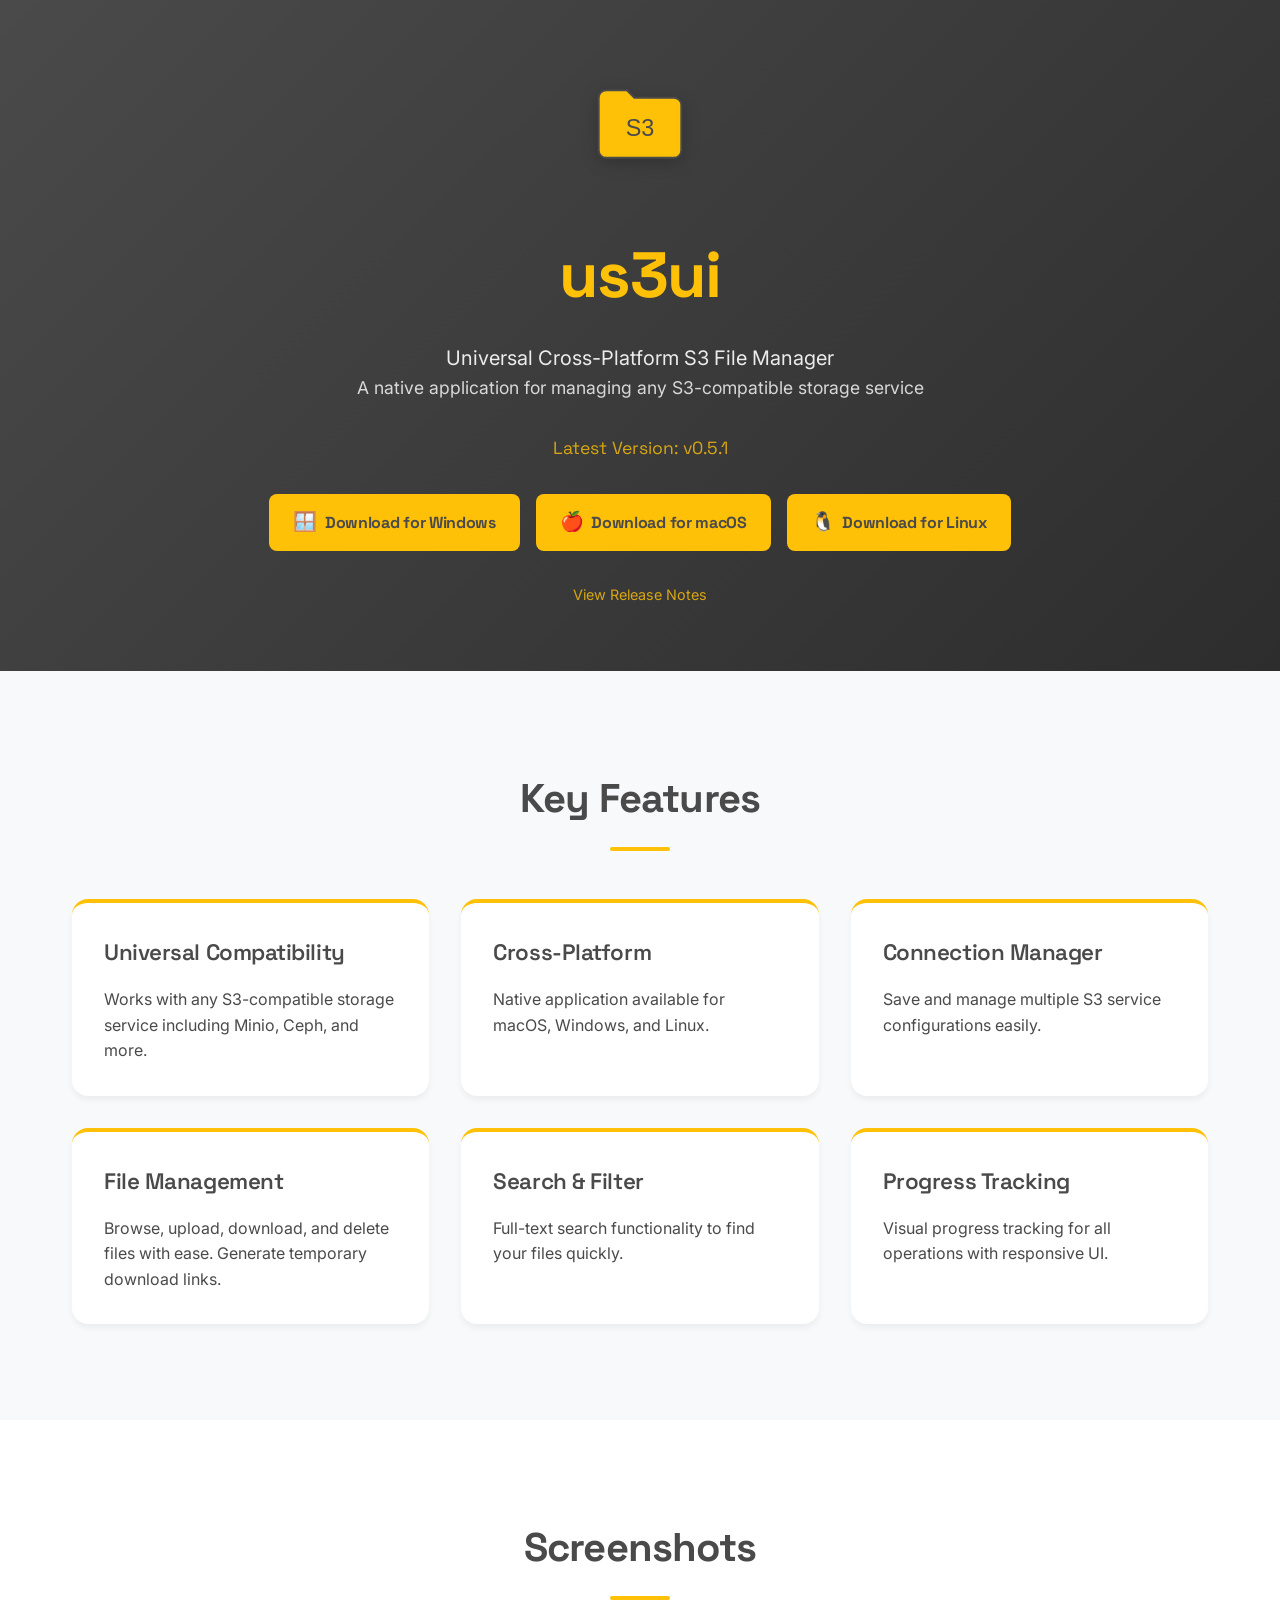
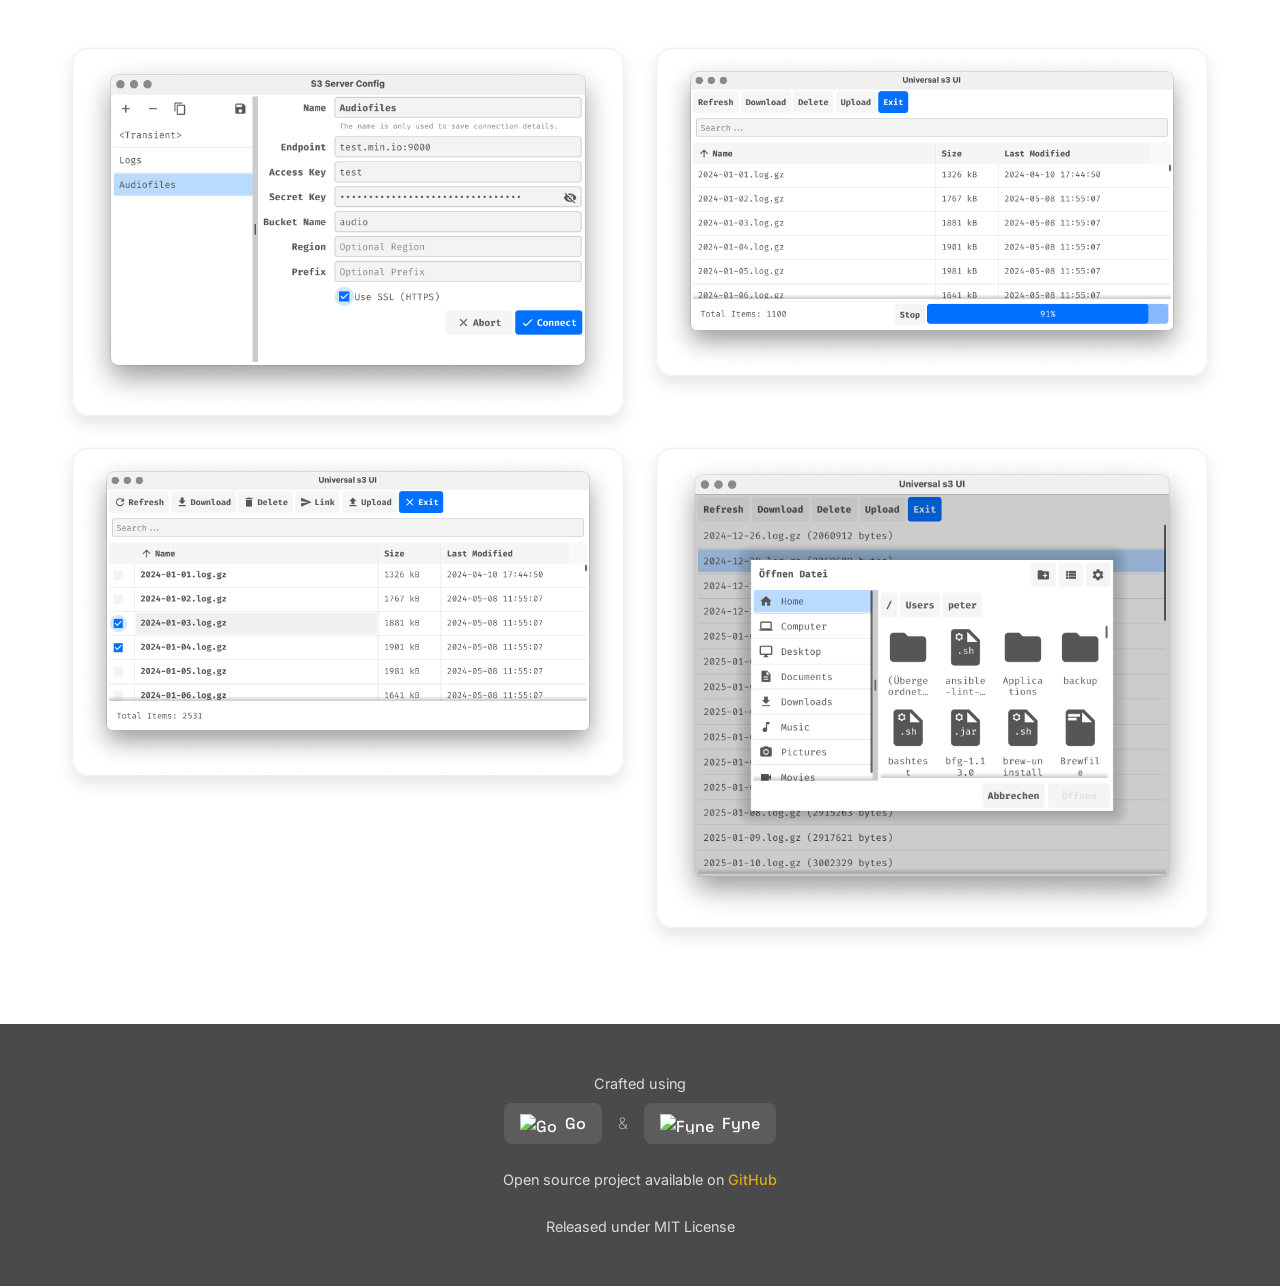
==== index.html @ fdba950d "feat: add promo page" ====
<!DOCTYPE html>
<html lang="en">
<head>
    <meta charset="UTF-8">
    <meta name="viewport" content="width=device-width, initial-scale=1.0">
    <title>us3ui - Universal S3 File Manager</title>

    <!-- Favicon setup -->
    <link rel="icon" type="image/svg+xml" href="Icon.svg">
    <link rel="icon" type="image/png" href="Icon.png">
    <link rel="apple-touch-icon" href="Icon.png">

    <!-- Social Media Meta Tags -->
    <meta property="og:title" content="us3ui - Universal S3 File Manager">
    <meta property="og:description" content="A native cross-platform GUI application for managing any S3-compatible storage service">
    <meta property="og:image" content="https://raw.githubusercontent.com/pteich/us3ui/main/screenshots/filelist.png">
    <meta property="og:url" content="https://github.com/pteich/us3ui">
    <meta property="og:type" content="website">

    <!-- Twitter Card -->
    <meta name="twitter:card" content="summary_large_image">
    <meta name="twitter:title" content="us3ui - Universal S3 File Manager">
    <meta name="twitter:description" content="A native cross-platform GUI application for managing any S3-compatible storage service">
    <meta name="twitter:image" content="https://raw.githubusercontent.com/pteich/us3ui/main/screenshots/filelist.png">

    <!-- Google Fonts -->
    <link rel="preconnect" href="https://fonts.googleapis.com">
    <link rel="preconnect" href="https://fonts.gstatic.com" crossorigin>
    <link href="https://fonts.googleapis.com/css2?family=Space+Grotesk:wght@400;500;700&family=Inter:wght@400;500;700&display=swap" rel="stylesheet">

    <style>
        :root {
            --primary: #FFC108;
            --secondary: #4A4A4A;
            --dark: #4A4A4A;
            --light: #f8f9fa;
            --primary-hover: #FFB300;
        }

        * {
            margin: 0;
            padding: 0;
            box-sizing: border-box;
        }

        body {
            font-family: 'Inter', -apple-system, BlinkMacSystemFont, 'Segoe UI', Roboto, Oxygen, sans-serif;
            line-height: 1.6;
            color: var(--dark);
        }

        h1, h2, h3, .download-btn {
            font-family: 'Space Grotesk', sans-serif;
            letter-spacing: -0.02em;
        }

        .hero {
            background: linear-gradient(135deg, var(--secondary), #2d2d2d);
            color: white;
            padding: 4rem 2rem;
            text-align: center;
        }

        .app-icon {
            width: 120px;
            height: 120px;
            margin-bottom: 2rem;
            filter: drop-shadow(0 4px 8px rgba(0,0,0,0.2));
        }

        .container {
            max-width: 1200px;
            margin: 0 auto;
            padding: 0 2rem;
        }

        .hero h1 {
            font-size: 4rem;
            margin-bottom: 1rem;
            color: var(--primary);
            font-weight: 700;
        }

        .hero p {
            font-size: 1.25rem;
            opacity: 0.9;
            max-width: 600px;
            margin: 0 auto;
        }

        .hero p:last-of-type {
            font-size: 1.1rem;
            opacity: 0.8;
        }

        .download-btn {
            display: inline-block;
            background: var(--primary);
            color: var(--secondary);
            padding: 1rem 2rem;
            border-radius: 0.5rem;
            text-decoration: none;
            font-weight: 700;
            margin-top: 2rem;
            transition: all 0.2s;
            font-size: 1.1rem;
        }

        .download-btn:hover {
            background: var(--primary-hover);
            transform: translateY(-2px);
            box-shadow: 0 4px 12px rgba(255, 193, 8, 0.2);
        }

        .features {
            padding: 6rem 0;
            background: var(--light);
        }

        .features-grid {
            display: grid;
            grid-template-columns: repeat(auto-fit, minmax(300px, 1fr));
            gap: 2rem;
            margin-top: 3rem;
        }

        .feature-card {
            background: white;
            padding: 2rem;
            border-radius: 1rem;
            box-shadow: 0 4px 6px rgba(0, 0, 0, 0.05);
            border-top: 4px solid var(--primary);
            transition: transform 0.2s;
        }

        .feature-card:hover {
            transform: translateY(-4px);
        }

        .feature-card h3 {
            color: var(--secondary);
            margin-bottom: 1rem;
            font-size: 1.4rem;
            font-weight: 600;
        }

        .screenshots {
            padding: 6rem 0;
        }

        .screenshot-grid {
            display: grid;
            grid-template-columns: repeat(auto-fit, minmax(400px, 1fr));
            gap: 2rem;
            margin-top: 3rem;
        }

        .screenshot-grid img {
            width: 100%;
            border-radius: 1rem;
            box-shadow: 0 8px 16px rgba(0, 0, 0, 0.1);
            border: 1px solid #eee;
            transition: transform 0.2s;
        }

        .screenshot-grid img:hover {
            transform: scale(1.02);
        }

        .section-title {
            text-align: center;
            margin-bottom: 1rem;
            color: var(--secondary);
            font-size: 2.5rem;
            font-weight: 700;
        }

        .section-title::after {
            content: '';
            display: block;
            width: 60px;
            height: 4px;
            background: var(--primary);
            margin: 1rem auto;
            border-radius: 2px;
        }

        footer {
            background: var(--secondary);
            color: white;
            padding: 3rem 0;
            text-align: center;
        }

        footer a {
            color: var(--primary);
            text-decoration: none;
            font-weight: 500;
        }

        footer a:hover {
            text-decoration: underline;
        }

        .download-section {
            margin-top: 2rem;
        }

        .version {
            font-family: 'Space Grotesk', sans-serif;
            color: var(--primary);
            font-size: 1.2rem;
            margin-bottom: 1rem;
        }

        .download-buttons {
            display: flex;
            gap: 1rem;
            justify-content: center;
            flex-wrap: wrap;
            margin-bottom: 1rem;
        }

        .download-btn {
            display: inline-flex;
            align-items: center;
            gap: 0.5rem;
            background: var(--primary);
            color: var(--secondary);
            padding: 0.8rem 1.5rem;
            border-radius: 0.5rem;
            text-decoration: none;
            font-weight: 700;
            transition: all 0.2s;
            font-size: 1rem;
        }

        .platform-icon {
            font-size: 1.2rem;
        }

        .download-btn:hover {
            background: var(--primary-hover);
            transform: translateY(-2px);
            box-shadow: 0 4px 12px rgba(255, 193, 8, 0.2);
        }

        .release-notes {
            display: inline-block;
            color: var(--primary);
            text-decoration: none;
            font-size: 0.9rem;
            margin-top: 1rem;
            opacity: 0.8;
            transition: opacity 0.2s;
        }

        .release-notes:hover {
            opacity: 1;
            text-decoration: underline;
        }

        footer {
            background: var(--secondary);
            color: white;
            padding: 3rem 0;
            text-align: center;
        }

        .footer-content {
            display: flex;
            flex-direction: column;
            align-items: center;
            gap: 1.5rem;
        }

        .tech-stack {
            display: flex;
            flex-direction: column;
            align-items: center;
            gap: 0.5rem;
        }

        .tech-stack p {
            font-size: 0.9rem;
            opacity: 0.8;
        }

        .tech-badges {
            display: flex;
            align-items: center;
            gap: 1rem;
        }

        .tech-badge {
            display: inline-flex;
            align-items: center;
            gap: 0.5rem;
            color: white;
            text-decoration: none;
            padding: 0.5rem 1rem;
            border-radius: 0.5rem;
            background: rgba(255, 255, 255, 0.1);
            transition: all 0.2s;
            font-family: 'Space Grotesk', sans-serif;
            font-weight: 500;
        }

        .tech-badge:hover {
            background: rgba(255, 255, 255, 0.2);
            transform: translateY(-2px);
        }

        .tech-badge img {
            filter: brightness(1.2);
        }

        .divider {
            color: rgba(255, 255, 255, 0.5);
            font-weight: 300;
        }

        .repo-info, .license {
            font-size: 0.9rem;
            opacity: 0.8;
        }

        footer a {
            color: var(--primary);
            text-decoration: none;
            font-weight: 500;
            transition: color 0.2s;
        }

        footer a:hover {
            color: var(--primary-hover);
            text-decoration: underline;
        }

        @media (max-width: 768px) {
            .hero h1 {
                font-size: 3rem;
            }

            .feature-card {
                margin: 0 1rem;
            }

            .screenshot-grid {
                grid-template-columns: 1fr;
                padding: 0 1rem;
            }

            .download-buttons {
                flex-direction: column;
                padding: 0 2rem;
            }

            .download-btn {
                width: 100%;
                justify-content: center;
            }

            .tech-badges {
                flex-direction: column;
                gap: 0.5rem;
            }

            .tech-badge {
                width: 200px;
                justify-content: center;
            }

            .divider {
                display: none;
            }
        }
    </style>
</head>
<body>
<section class="hero">
    <div class="container">
        <img src="Icon.svg" alt="us3ui logo" class="app-icon">
        <h1>us3ui</h1>
        <p>Universal Cross-Platform S3 File Manager</p>
        <p>A native application for managing any S3-compatible storage service</p>
        <div class="download-section">
            <p class="version">Latest Version: v0.5.1</p>
            <div class="download-buttons">
                <a href="https://github.com/pteich/us3ui/releases/latest/download/Universal.s3.GUI.exe.zip" class="download-btn">
                    <span class="platform-icon">🪟</span>
                    Download for Windows
                </a>
                <a href="https://github.com/pteich/us3ui/releases/latest/download/Universal.s3.GUI.macOS.zip" class="download-btn">
                    <span class="platform-icon">🍎</span>
                    Download for macOS
                </a>
                <a href="https://github.com/pteich/us3ui/releases/latest/download/Universal.s3.GUI.tar.xz" class="download-btn">
                    <span class="platform-icon">🐧</span>
                    Download for Linux
                </a>
            </div>
            <a href="https://github.com/pteich/us3ui/releases/latest" class="release-notes">
                View Release Notes
            </a>
        </div>
    </div>
</section>

    <section class="features">
        <div class="container">
            <h2 class="section-title">Key Features</h2>
            <div class="features-grid">
                <div class="feature-card">
                    <h3>Universal Compatibility</h3>
                    <p>Works with any S3-compatible storage service including Minio, Ceph, and more.</p>
                </div>
                <div class="feature-card">
                    <h3>Cross-Platform</h3>
                    <p>Native application available for macOS, Windows, and Linux.</p>
                </div>
                <div class="feature-card">
                    <h3>Connection Manager</h3>
                    <p>Save and manage multiple S3 service configurations easily.</p>
                </div>
                <div class="feature-card">
                    <h3>File Management</h3>
                    <p>Browse, upload, download, and delete files with ease. Generate temporary download links.</p>
                </div>
                <div class="feature-card">
                    <h3>Search & Filter</h3>
                    <p>Full-text search functionality to find your files quickly.</p>
                </div>
                <div class="feature-card">
                    <h3>Progress Tracking</h3>
                    <p>Visual progress tracking for all operations with responsive UI.</p>
                </div>
            </div>
        </div>
    </section>

    <section class="screenshots">
        <div class="container">
            <h2 class="section-title">Screenshots</h2>
            <div class="screenshot-grid">
                <img src="screenshots/login.png" alt="Login Screen">
                <img src="screenshots/filelist.png" alt="File List View">
                <img src="screenshots/selectfiles.png" alt="File Selection">
                <img src="screenshots/upload-file.png" alt="Upload Dialog">
            </div>
        </div>
    </section>

    <footer>
        <div class="container">
            <div class="footer-content">
                <div class="tech-stack">
                    <p>Crafted using</p>
                    <div class="tech-badges">
                        <a href="https://go.dev" class="tech-badge" target="_blank" rel="noopener noreferrer">
                            <img src="https://go.dev/images/go-logo-white.svg" alt="Go" height="20">
                            Go
                        </a>
                        <span class="divider">&amp;</span>
                        <a href="https://fyne.io" class="tech-badge" target="_blank" rel="noopener noreferrer">
                            <img src="https://fyne.io/img/transparent.png" alt="Fyne" height="20">
                            Fyne
                        </a>
                    </div>
                </div>
                <p class="repo-info">Open source project available on <a href="https://github.com/pteich/us3ui">GitHub</a></p>
                <p class="license">Released under MIT License</p>
            </div>
        </div>
    </footer>
</body>
</html>
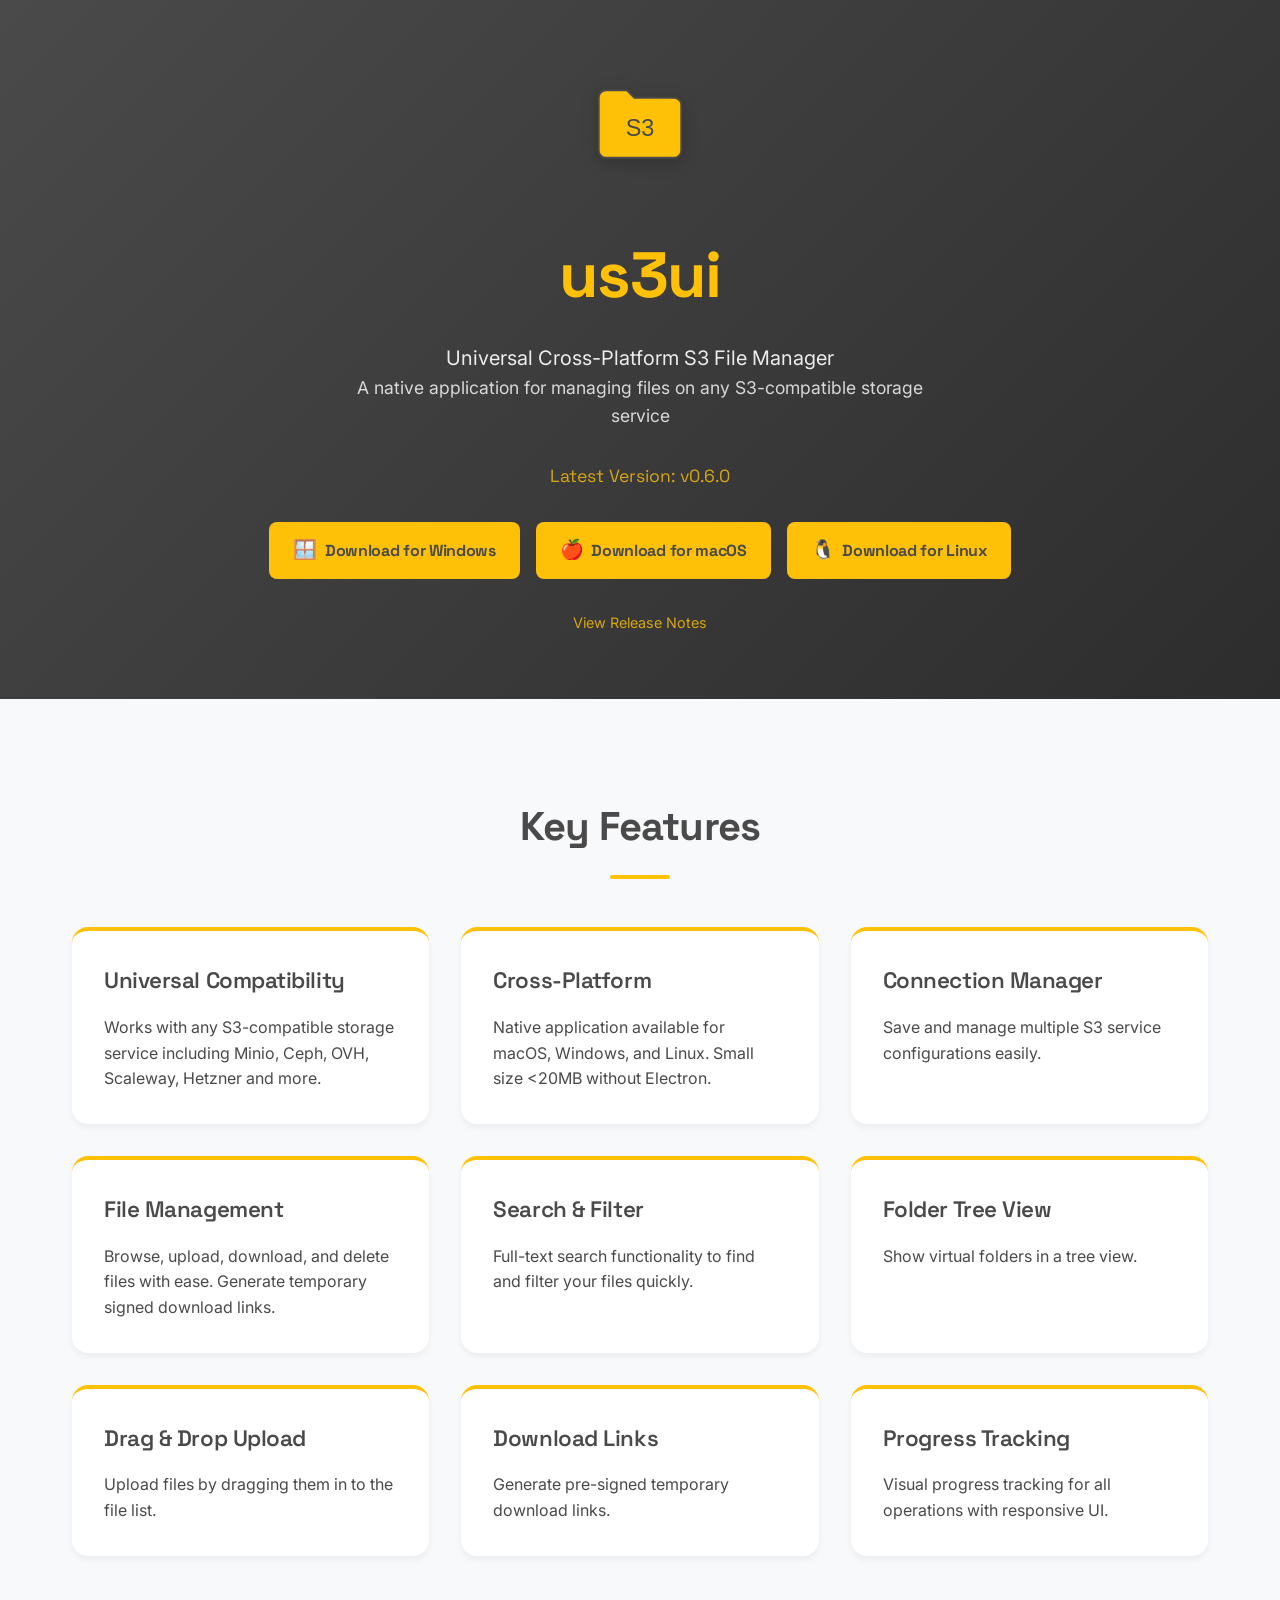
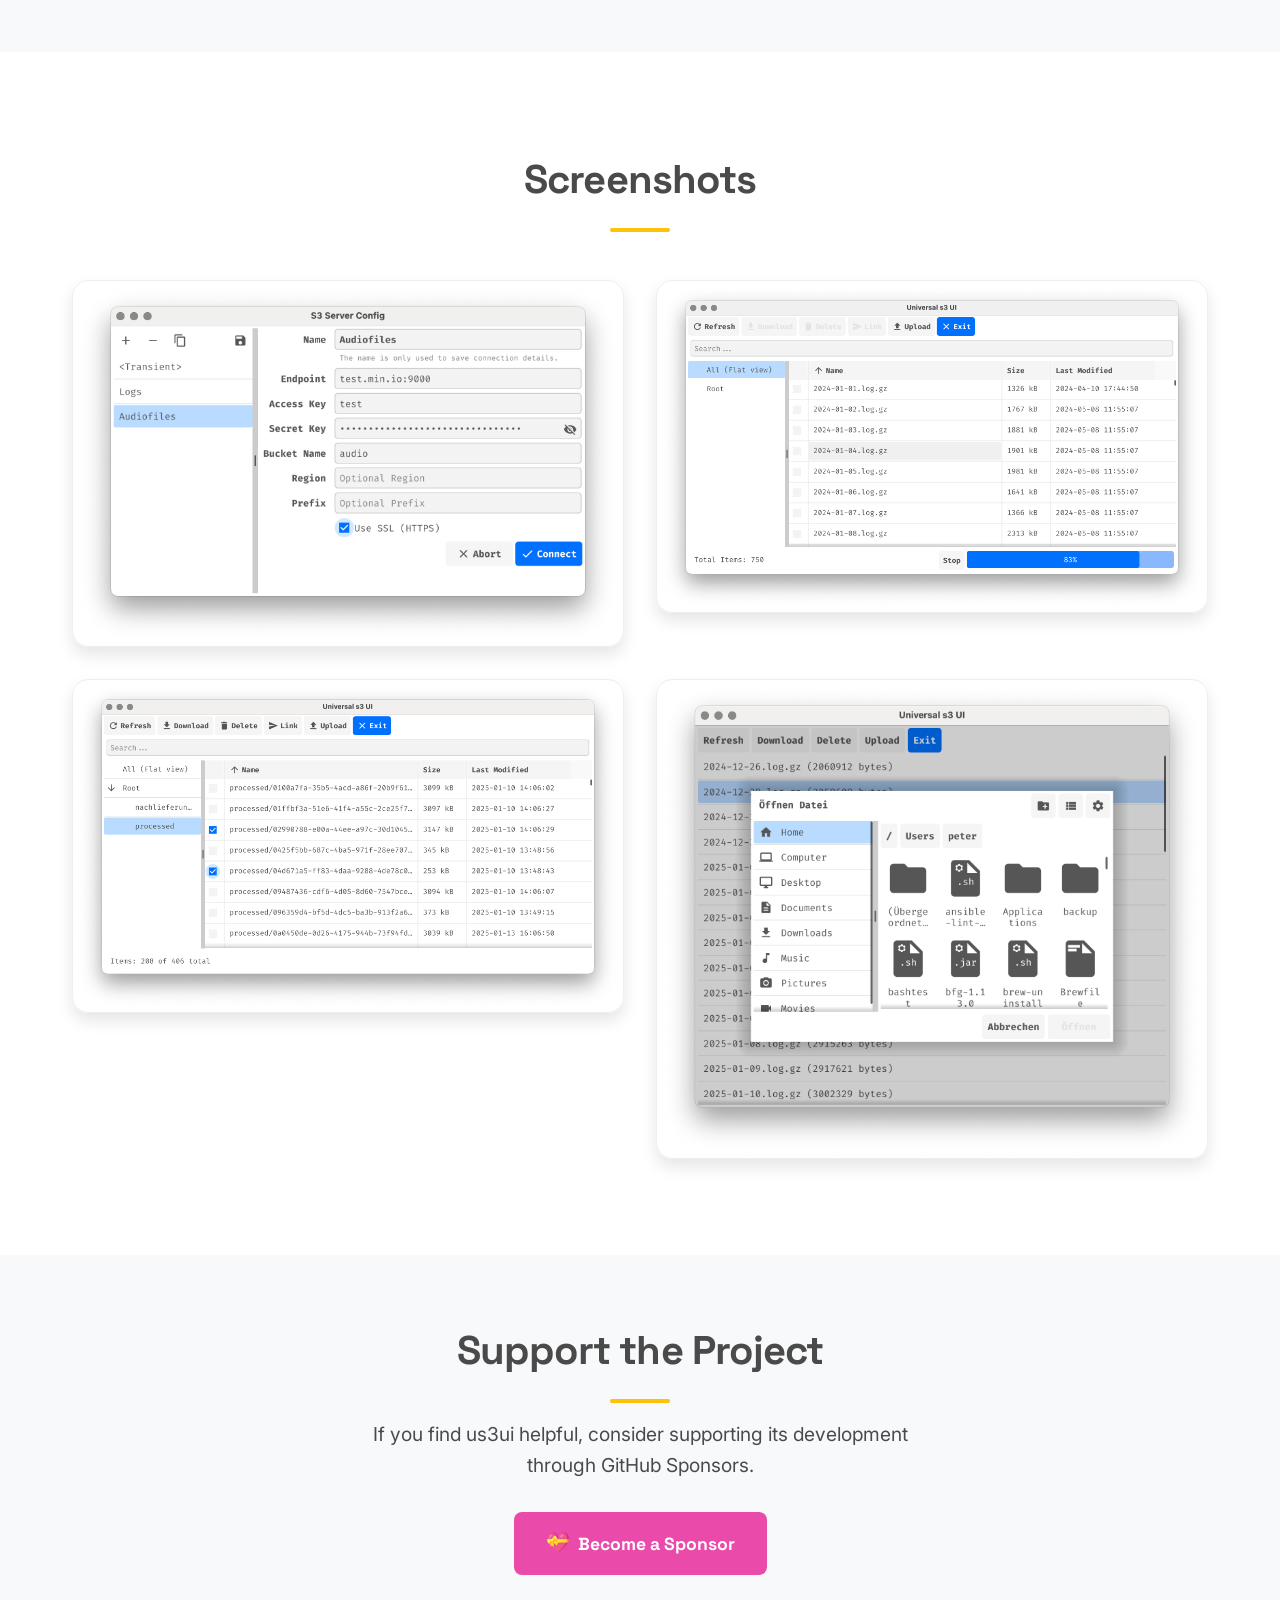
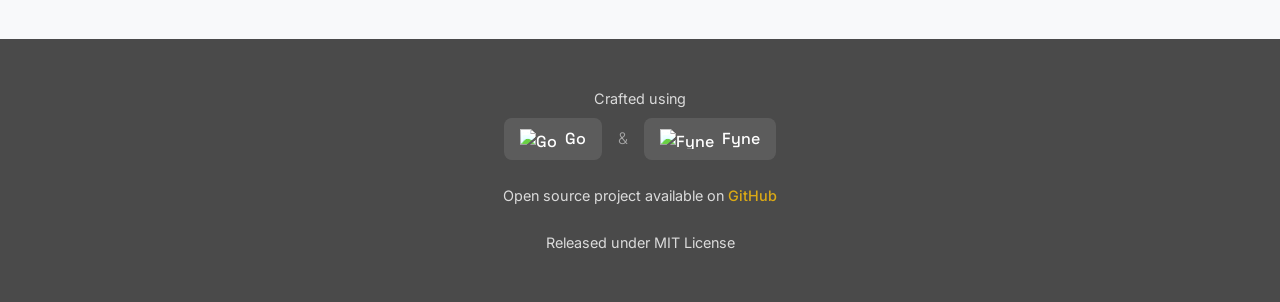
==== commit 49dfe754: "chore: update version, screenshots and website" ====
--- a/index.html
+++ b/index.html
@@ -1,477 +1,646 @@
-<!DOCTYPE html>
+<!doctype html>
 <html lang="en">
-<head>
-    <meta charset="UTF-8">
-    <meta name="viewport" content="width=device-width, initial-scale=1.0">
-    <title>us3ui - Universal S3 File Manager</title>
-
-    <!-- Favicon setup -->
-    <link rel="icon" type="image/svg+xml" href="Icon.svg">
-    <link rel="icon" type="image/png" href="Icon.png">
-    <link rel="apple-touch-icon" href="Icon.png">
-
-    <!-- Social Media Meta Tags -->
-    <meta property="og:title" content="us3ui - Universal S3 File Manager">
-    <meta property="og:description" content="A native cross-platform GUI application for managing any S3-compatible storage service">
-    <meta property="og:image" content="https://raw.githubusercontent.com/pteich/us3ui/main/screenshots/filelist.png">
-    <meta property="og:url" content="https://github.com/pteich/us3ui">
-    <meta property="og:type" content="website">
-
-    <!-- Twitter Card -->
-    <meta name="twitter:card" content="summary_large_image">
-    <meta name="twitter:title" content="us3ui - Universal S3 File Manager">
-    <meta name="twitter:description" content="A native cross-platform GUI application for managing any S3-compatible storage service">
-    <meta name="twitter:image" content="https://raw.githubusercontent.com/pteich/us3ui/main/screenshots/filelist.png">
-
-    <!-- Google Fonts -->
-    <link rel="preconnect" href="https://fonts.googleapis.com">
-    <link rel="preconnect" href="https://fonts.gstatic.com" crossorigin>
-    <link href="https://fonts.googleapis.com/css2?family=Space+Grotesk:wght@400;500;700&family=Inter:wght@400;500;700&display=swap" rel="stylesheet">
-
-    <style>
-        :root {
-            --primary: #FFC108;
-            --secondary: #4A4A4A;
-            --dark: #4A4A4A;
-            --light: #f8f9fa;
-            --primary-hover: #FFB300;
-        }
-
-        * {
-            margin: 0;
-            padding: 0;
-            box-sizing: border-box;
-        }
-
-        body {
-            font-family: 'Inter', -apple-system, BlinkMacSystemFont, 'Segoe UI', Roboto, Oxygen, sans-serif;
-            line-height: 1.6;
-            color: var(--dark);
-        }
-
-        h1, h2, h3, .download-btn {
-            font-family: 'Space Grotesk', sans-serif;
-            letter-spacing: -0.02em;
-        }
-
-        .hero {
-            background: linear-gradient(135deg, var(--secondary), #2d2d2d);
-            color: white;
-            padding: 4rem 2rem;
-            text-align: center;
-        }
-
-        .app-icon {
-            width: 120px;
-            height: 120px;
-            margin-bottom: 2rem;
-            filter: drop-shadow(0 4px 8px rgba(0,0,0,0.2));
-        }
-
-        .container {
-            max-width: 1200px;
-            margin: 0 auto;
-            padding: 0 2rem;
-        }
-
-        .hero h1 {
-            font-size: 4rem;
-            margin-bottom: 1rem;
-            color: var(--primary);
-            font-weight: 700;
-        }
-
-        .hero p {
-            font-size: 1.25rem;
-            opacity: 0.9;
-            max-width: 600px;
-            margin: 0 auto;
-        }
-
-        .hero p:last-of-type {
-            font-size: 1.1rem;
-            opacity: 0.8;
-        }
-
-        .download-btn {
-            display: inline-block;
-            background: var(--primary);
-            color: var(--secondary);
-            padding: 1rem 2rem;
-            border-radius: 0.5rem;
-            text-decoration: none;
-            font-weight: 700;
-            margin-top: 2rem;
-            transition: all 0.2s;
-            font-size: 1.1rem;
-        }
-
-        .download-btn:hover {
-            background: var(--primary-hover);
-            transform: translateY(-2px);
-            box-shadow: 0 4px 12px rgba(255, 193, 8, 0.2);
-        }
-
-        .features {
-            padding: 6rem 0;
-            background: var(--light);
-        }
-
-        .features-grid {
-            display: grid;
-            grid-template-columns: repeat(auto-fit, minmax(300px, 1fr));
-            gap: 2rem;
-            margin-top: 3rem;
-        }
-
-        .feature-card {
-            background: white;
-            padding: 2rem;
-            border-radius: 1rem;
-            box-shadow: 0 4px 6px rgba(0, 0, 0, 0.05);
-            border-top: 4px solid var(--primary);
-            transition: transform 0.2s;
-        }
-
-        .feature-card:hover {
-            transform: translateY(-4px);
-        }
-
-        .feature-card h3 {
-            color: var(--secondary);
-            margin-bottom: 1rem;
-            font-size: 1.4rem;
-            font-weight: 600;
-        }
-
-        .screenshots {
-            padding: 6rem 0;
-        }
-
-        .screenshot-grid {
-            display: grid;
-            grid-template-columns: repeat(auto-fit, minmax(400px, 1fr));
-            gap: 2rem;
-            margin-top: 3rem;
-        }
-
-        .screenshot-grid img {
-            width: 100%;
-            border-radius: 1rem;
-            box-shadow: 0 8px 16px rgba(0, 0, 0, 0.1);
-            border: 1px solid #eee;
-            transition: transform 0.2s;
-        }
-
-        .screenshot-grid img:hover {
-            transform: scale(1.02);
-        }
-
-        .section-title {
-            text-align: center;
-            margin-bottom: 1rem;
-            color: var(--secondary);
-            font-size: 2.5rem;
-            font-weight: 700;
-        }
-
-        .section-title::after {
-            content: '';
-            display: block;
-            width: 60px;
-            height: 4px;
-            background: var(--primary);
-            margin: 1rem auto;
-            border-radius: 2px;
-        }
-
-        footer {
-            background: var(--secondary);
-            color: white;
-            padding: 3rem 0;
-            text-align: center;
-        }
-
-        footer a {
-            color: var(--primary);
-            text-decoration: none;
-            font-weight: 500;
-        }
-
-        footer a:hover {
-            text-decoration: underline;
-        }
-
-        .download-section {
-            margin-top: 2rem;
-        }
-
-        .version {
-            font-family: 'Space Grotesk', sans-serif;
-            color: var(--primary);
-            font-size: 1.2rem;
-            margin-bottom: 1rem;
-        }
-
-        .download-buttons {
-            display: flex;
-            gap: 1rem;
-            justify-content: center;
-            flex-wrap: wrap;
-            margin-bottom: 1rem;
-        }
-
-        .download-btn {
-            display: inline-flex;
-            align-items: center;
-            gap: 0.5rem;
-            background: var(--primary);
-            color: var(--secondary);
-            padding: 0.8rem 1.5rem;
-            border-radius: 0.5rem;
-            text-decoration: none;
-            font-weight: 700;
-            transition: all 0.2s;
-            font-size: 1rem;
-        }
-
-        .platform-icon {
-            font-size: 1.2rem;
-        }
-
-        .download-btn:hover {
-            background: var(--primary-hover);
-            transform: translateY(-2px);
-            box-shadow: 0 4px 12px rgba(255, 193, 8, 0.2);
-        }
-
-        .release-notes {
-            display: inline-block;
-            color: var(--primary);
-            text-decoration: none;
-            font-size: 0.9rem;
-            margin-top: 1rem;
-            opacity: 0.8;
-            transition: opacity 0.2s;
-        }
-
-        .release-notes:hover {
-            opacity: 1;
-            text-decoration: underline;
-        }
-
-        footer {
-            background: var(--secondary);
-            color: white;
-            padding: 3rem 0;
-            text-align: center;
-        }
-
-        .footer-content {
-            display: flex;
-            flex-direction: column;
-            align-items: center;
-            gap: 1.5rem;
-        }
-
-        .tech-stack {
-            display: flex;
-            flex-direction: column;
-            align-items: center;
-            gap: 0.5rem;
-        }
-
-        .tech-stack p {
-            font-size: 0.9rem;
-            opacity: 0.8;
-        }
-
-        .tech-badges {
-            display: flex;
-            align-items: center;
-            gap: 1rem;
-        }
-
-        .tech-badge {
-            display: inline-flex;
-            align-items: center;
-            gap: 0.5rem;
-            color: white;
-            text-decoration: none;
-            padding: 0.5rem 1rem;
-            border-radius: 0.5rem;
-            background: rgba(255, 255, 255, 0.1);
-            transition: all 0.2s;
-            font-family: 'Space Grotesk', sans-serif;
-            font-weight: 500;
-        }
-
-        .tech-badge:hover {
-            background: rgba(255, 255, 255, 0.2);
-            transform: translateY(-2px);
-        }
-
-        .tech-badge img {
-            filter: brightness(1.2);
-        }
-
-        .divider {
-            color: rgba(255, 255, 255, 0.5);
-            font-weight: 300;
-        }
-
-        .repo-info, .license {
-            font-size: 0.9rem;
-            opacity: 0.8;
-        }
-
-        footer a {
-            color: var(--primary);
-            text-decoration: none;
-            font-weight: 500;
-            transition: color 0.2s;
-        }
-
-        footer a:hover {
-            color: var(--primary-hover);
-            text-decoration: underline;
-        }
-
-        @media (max-width: 768px) {
+    <head>
+        <meta charset="UTF-8" />
+        <meta name="viewport" content="width=device-width, initial-scale=1.0" />
+        <title>us3ui - Universal S3 Object Storage File Manager</title>
+
+        <!-- Favicon setup -->
+        <link rel="icon" type="image/svg+xml" href="Icon.svg" />
+        <link rel="icon" type="image/png" href="Icon.png" />
+        <link rel="apple-touch-icon" href="Icon.png" />
+
+        <meta property="og:title" content="us3ui - Universal S3 File Manager" />
+        <meta
+            property="og:description"
+            content="A native cross-platform GUI application for managing files on S3-compatible storage services"
+        />
+        <meta
+            property="og:image"
+            content="https://raw.githubusercontent.com/pteich/us3ui/main/Icon.png"
+        />
+        <meta property="og:url" content="https://github.com/pteich/us3ui" />
+        <meta property="og:type" content="website" />
+
+        <meta name="twitter:card" content="summary_large_image" />
+        <meta
+            name="twitter:title"
+            content="us3ui - Universal S3 File Manager"
+        />
+        <meta
+            name="twitter:description"
+            content="A native cross-platform GUI application for managing files on any S3-compatible storage service"
+        />
+        <meta
+            name="twitter:image"
+            content="https://raw.githubusercontent.com/pteich/us3ui/main/screenshots/filelist.png"
+        />
+
+        <!-- Google Fonts -->
+        <link rel="preconnect" href="https://fonts.googleapis.com" />
+        <link rel="preconnect" href="https://fonts.gstatic.com" crossorigin />
+        <link
+            href="https://fonts.googleapis.com/css2?family=Space+Grotesk:wght@400;500;700&family=Inter:wght@400;500;700&display=swap"
+            rel="stylesheet"
+        />
+
+        <style>
+            :root {
+                --primary: #ffc108;
+                --secondary: #4a4a4a;
+                --dark: #4a4a4a;
+                --light: #f8f9fa;
+                --primary-hover: #ffb300;
+            }
+
+            * {
+                margin: 0;
+                padding: 0;
+                box-sizing: border-box;
+            }
+
+            body {
+                font-family:
+                    "Inter",
+                    -apple-system,
+                    BlinkMacSystemFont,
+                    "Segoe UI",
+                    Roboto,
+                    Oxygen,
+                    sans-serif;
+                line-height: 1.6;
+                color: var(--dark);
+            }
+
+            h1,
+            h2,
+            h3,
+            .download-btn {
+                font-family: "Space Grotesk", sans-serif;
+                letter-spacing: -0.02em;
+            }
+
+            .hero {
+                background: linear-gradient(135deg, var(--secondary), #2d2d2d);
+                color: white;
+                padding: 4rem 2rem;
+                text-align: center;
+            }
+
+            .app-icon {
+                width: 120px;
+                height: 120px;
+                margin-bottom: 2rem;
+                filter: drop-shadow(0 4px 8px rgba(0, 0, 0, 0.2));
+            }
+
+            .container {
+                max-width: 1200px;
+                margin: 0 auto;
+                padding: 0 2rem;
+            }
+
             .hero h1 {
-                font-size: 3rem;
+                font-size: 4rem;
+                margin-bottom: 1rem;
+                color: var(--primary);
+                font-weight: 700;
+            }
+
+            .hero p {
+                font-size: 1.25rem;
+                opacity: 0.9;
+                max-width: 600px;
+                margin: 0 auto;
+            }
+
+            .hero p:last-of-type {
+                font-size: 1.1rem;
+                opacity: 0.8;
+            }
+
+            .download-btn {
+                display: inline-block;
+                background: var(--primary);
+                color: var(--secondary);
+                padding: 1rem 2rem;
+                border-radius: 0.5rem;
+                text-decoration: none;
+                font-weight: 700;
+                margin-top: 2rem;
+                transition: all 0.2s;
+                font-size: 1.1rem;
+            }
+
+            .download-btn:hover {
+                background: var(--primary-hover);
+                transform: translateY(-2px);
+                box-shadow: 0 4px 12px rgba(255, 193, 8, 0.2);
+            }
+
+            .features {
+                padding: 6rem 0;
+                background: var(--light);
+            }
+
+            .features-grid {
+                display: grid;
+                grid-template-columns: repeat(auto-fit, minmax(300px, 1fr));
+                gap: 2rem;
+                margin-top: 3rem;
             }
 
             .feature-card {
-                margin: 0 1rem;
+                background: white;
+                padding: 2rem;
+                border-radius: 1rem;
+                box-shadow: 0 4px 6px rgba(0, 0, 0, 0.05);
+                border-top: 4px solid var(--primary);
+                transition: transform 0.2s;
+            }
+
+            .feature-card:hover {
+                transform: translateY(-4px);
+            }
+
+            .feature-card h3 {
+                color: var(--secondary);
+                margin-bottom: 1rem;
+                font-size: 1.4rem;
+                font-weight: 600;
+            }
+
+            .screenshots {
+                padding: 6rem 0;
             }
 
             .screenshot-grid {
-                grid-template-columns: 1fr;
-                padding: 0 1rem;
+                display: grid;
+                grid-template-columns: repeat(auto-fit, minmax(400px, 1fr));
+                gap: 2rem;
+                margin-top: 3rem;
+            }
+
+            .screenshot-grid img {
+                width: 100%;
+                border-radius: 1rem;
+                box-shadow: 0 8px 16px rgba(0, 0, 0, 0.1);
+                border: 1px solid #eee;
+                transition: transform 0.2s;
+            }
+
+            .screenshot-grid img:hover {
+                transform: scale(1.02);
+            }
+
+            .section-title {
+                text-align: center;
+                margin-bottom: 1rem;
+                color: var(--secondary);
+                font-size: 2.5rem;
+                font-weight: 700;
+            }
+
+            .section-title::after {
+                content: "";
+                display: block;
+                width: 60px;
+                height: 4px;
+                background: var(--primary);
+                margin: 1rem auto;
+                border-radius: 2px;
+            }
+
+            footer {
+                background: var(--secondary);
+                color: white;
+                padding: 3rem 0;
+                text-align: center;
+            }
+
+            footer a {
+                color: var(--primary);
+                text-decoration: none;
+                font-weight: 500;
+            }
+
+            footer a:hover {
+                text-decoration: underline;
+            }
+
+            .download-section {
+                margin-top: 2rem;
+            }
+
+            .version {
+                font-family: "Space Grotesk", sans-serif;
+                color: var(--primary);
+                font-size: 1.2rem;
+                margin-bottom: 1rem;
             }
 
             .download-buttons {
+                display: flex;
+                gap: 1rem;
+                justify-content: center;
+                flex-wrap: wrap;
+                margin-bottom: 1rem;
+            }
+
+            .download-btn {
+                display: inline-flex;
+                align-items: center;
+                gap: 0.5rem;
+                background: var(--primary);
+                color: var(--secondary);
+                padding: 0.8rem 1.5rem;
+                border-radius: 0.5rem;
+                text-decoration: none;
+                font-weight: 700;
+                transition: all 0.2s;
+                font-size: 1rem;
+            }
+
+            .platform-icon {
+                font-size: 1.2rem;
+            }
+
+            .download-btn:hover {
+                background: var(--primary-hover);
+                transform: translateY(-2px);
+                box-shadow: 0 4px 12px rgba(255, 193, 8, 0.2);
+            }
+
+            .release-notes {
+                display: inline-block;
+                color: var(--primary);
+                text-decoration: none;
+                font-size: 0.9rem;
+                margin-top: 1rem;
+                opacity: 0.8;
+                transition: opacity 0.2s;
+            }
+
+            .release-notes:hover {
+                opacity: 1;
+                text-decoration: underline;
+            }
+
+            footer {
+                background: var(--secondary);
+                color: white;
+                padding: 3rem 0;
+                text-align: center;
+            }
+
+            .footer-content {
+                display: flex;
                 flex-direction: column;
-                padding: 0 2rem;
-            }
-
-            .download-btn {
-                width: 100%;
-                justify-content: center;
+                align-items: center;
+                gap: 1.5rem;
+            }
+
+            .tech-stack {
+                display: flex;
+                flex-direction: column;
+                align-items: center;
+                gap: 0.5rem;
+            }
+
+            .tech-stack p {
+                font-size: 0.9rem;
+                opacity: 0.8;
             }
 
             .tech-badges {
-                flex-direction: column;
+                display: flex;
+                align-items: center;
+                gap: 1rem;
+            }
+
+            .tech-badge {
+                display: inline-flex;
+                align-items: center;
                 gap: 0.5rem;
-            }
-
-            .tech-badge {
-                width: 200px;
-                justify-content: center;
+                color: white;
+                text-decoration: none;
+                padding: 0.5rem 1rem;
+                border-radius: 0.5rem;
+                background: rgba(255, 255, 255, 0.1);
+                transition: all 0.2s;
+                font-family: "Space Grotesk", sans-serif;
+                font-weight: 500;
+            }
+
+            .tech-badge:hover {
+                background: rgba(255, 255, 255, 0.2);
+                transform: translateY(-2px);
+            }
+
+            .tech-badge img {
+                filter: brightness(1.2);
             }
 
             .divider {
-                display: none;
-            }
-        }
-    </style>
-</head>
-<body>
-<section class="hero">
-    <div class="container">
-        <img src="Icon.svg" alt="us3ui logo" class="app-icon">
-        <h1>us3ui</h1>
-        <p>Universal Cross-Platform S3 File Manager</p>
-        <p>A native application for managing any S3-compatible storage service</p>
-        <div class="download-section">
-            <p class="version">Latest Version: v0.5.1</p>
-            <div class="download-buttons">
-                <a href="https://github.com/pteich/us3ui/releases/latest/download/Universal.s3.GUI.exe.zip" class="download-btn">
-                    <span class="platform-icon">🪟</span>
-                    Download for Windows
-                </a>
-                <a href="https://github.com/pteich/us3ui/releases/latest/download/Universal.s3.GUI.macOS.zip" class="download-btn">
-                    <span class="platform-icon">🍎</span>
-                    Download for macOS
-                </a>
-                <a href="https://github.com/pteich/us3ui/releases/latest/download/Universal.s3.GUI.tar.xz" class="download-btn">
-                    <span class="platform-icon">🐧</span>
-                    Download for Linux
-                </a>
-            </div>
-            <a href="https://github.com/pteich/us3ui/releases/latest" class="release-notes">
-                View Release Notes
-            </a>
-        </div>
-    </div>
-</section>
-
-    <section class="features">
-        <div class="container">
-            <h2 class="section-title">Key Features</h2>
-            <div class="features-grid">
-                <div class="feature-card">
-                    <h3>Universal Compatibility</h3>
-                    <p>Works with any S3-compatible storage service including Minio, Ceph, and more.</p>
-                </div>
-                <div class="feature-card">
-                    <h3>Cross-Platform</h3>
-                    <p>Native application available for macOS, Windows, and Linux.</p>
-                </div>
-                <div class="feature-card">
-                    <h3>Connection Manager</h3>
-                    <p>Save and manage multiple S3 service configurations easily.</p>
-                </div>
-                <div class="feature-card">
-                    <h3>File Management</h3>
-                    <p>Browse, upload, download, and delete files with ease. Generate temporary download links.</p>
-                </div>
-                <div class="feature-card">
-                    <h3>Search & Filter</h3>
-                    <p>Full-text search functionality to find your files quickly.</p>
-                </div>
-                <div class="feature-card">
-                    <h3>Progress Tracking</h3>
-                    <p>Visual progress tracking for all operations with responsive UI.</p>
+                color: rgba(255, 255, 255, 0.5);
+                font-weight: 300;
+            }
+
+            .repo-info,
+            .license {
+                font-size: 0.9rem;
+                opacity: 0.8;
+            }
+
+            footer a {
+                color: var(--primary);
+                text-decoration: none;
+                font-weight: 500;
+                transition: color 0.2s;
+            }
+
+            footer a:hover {
+                color: var(--primary-hover);
+                text-decoration: underline;
+            }
+
+            .sponsor {
+                padding: 4rem 0;
+                background: var(--light);
+            }
+
+            .sponsor-content {
+                text-align: center;
+                max-width: 600px;
+                margin: 0 auto;
+            }
+
+            .sponsor-content p {
+                margin-bottom: 2rem;
+                font-size: 1.2rem;
+                color: var(--secondary);
+            }
+
+            .sponsor-btn {
+                display: inline-flex;
+                align-items: center;
+                gap: 0.5rem;
+                background: #ea4aaa; /* GitHub Sponsors color */
+                color: white;
+                padding: 1rem 2rem;
+                border-radius: 0.5rem;
+                text-decoration: none;
+                font-weight: 700;
+                transition: all 0.2s;
+                font-size: 1.1rem;
+                font-family: "Space Grotesk", sans-serif;
+            }
+
+            .sponsor-btn:hover {
+                transform: translateY(-2px);
+                box-shadow: 0 4px 12px rgba(234, 74, 170, 0.2);
+                background: #d43c97;
+            }
+
+            .sponsor-icon {
+                font-size: 1.2rem;
+            }
+
+            @media (max-width: 768px) {
+                .hero h1 {
+                    font-size: 3rem;
+                }
+
+                .feature-card {
+                    margin: 0 1rem;
+                }
+
+                .screenshot-grid {
+                    grid-template-columns: 1fr;
+                    padding: 0 1rem;
+                }
+
+                .download-buttons {
+                    flex-direction: column;
+                    padding: 0 2rem;
+                }
+
+                .download-btn {
+                    width: 100%;
+                    justify-content: center;
+                }
+
+                .tech-badges {
+                    flex-direction: column;
+                    gap: 0.5rem;
+                }
+
+                .tech-badge {
+                    width: 200px;
+                    justify-content: center;
+                }
+
+                .divider {
+                    display: none;
+                }
+
+                .sponsor-content {
+                    padding: 0 2rem;
+                }
+            }
+        </style>
+    </head>
+    <body>
+        <section class="hero">
+            <div class="container">
+                <img src="Icon.svg" alt="us3ui logo" class="app-icon" />
+                <h1>us3ui</h1>
+                <p>Universal Cross-Platform S3 File Manager</p>
+                <p>
+                    A native application for managing files on any S3-compatible
+                    storage service
+                </p>
+                <div class="download-section">
+                    <p class="version">Latest Version: v0.6.0</p>
+                    <div class="download-buttons">
+                        <a
+                            href="https://github.com/pteich/us3ui/releases/latest/download/Universal.s3.GUI.Windows.exe.zip"
+                            class="download-btn"
+                        >
+                            <span class="platform-icon">🪟</span>
+                            Download for Windows
+                        </a>
+                        <a
+                            href="https://github.com/pteich/us3ui/releases/latest/download/Universal.s3.GUI.macOS.zip"
+                            class="download-btn"
+                        >
+                            <span class="platform-icon">🍎</span>
+                            Download for macOS
+                        </a>
+                        <a
+                            href="https://github.com/pteich/us3ui/releases/latest/download/Universal.s3.GUI.Linux.tar.xz"
+                            class="download-btn"
+                        >
+                            <span class="platform-icon">🐧</span>
+                            Download for Linux
+                        </a>
+                    </div>
+                    <a
+                        href="https://github.com/pteich/us3ui/releases/latest"
+                        class="release-notes"
+                    >
+                        View Release Notes
+                    </a>
                 </div>
             </div>
-        </div>
-    </section>
-
-    <section class="screenshots">
-        <div class="container">
-            <h2 class="section-title">Screenshots</h2>
-            <div class="screenshot-grid">
-                <img src="screenshots/login.png" alt="Login Screen">
-                <img src="screenshots/filelist.png" alt="File List View">
-                <img src="screenshots/selectfiles.png" alt="File Selection">
-                <img src="screenshots/upload-file.png" alt="Upload Dialog">
+        </section>
+
+        <section class="features">
+            <div class="container">
+                <h2 class="section-title">Key Features</h2>
+                <div class="features-grid">
+                    <div class="feature-card">
+                        <h3>Universal Compatibility</h3>
+                        <p>
+                            Works with any S3-compatible storage service
+                            including Minio, Ceph, OVH, Scaleway, Hetzner and
+                            more.
+                        </p>
+                    </div>
+                    <div class="feature-card">
+                        <h3>Cross-Platform</h3>
+                        <p>
+                            Native application available for macOS, Windows, and
+                            Linux. Small size <20MB without Electron.
+                        </p>
+                    </div>
+                    <div class="feature-card">
+                        <h3>Connection Manager</h3>
+                        <p>
+                            Save and manage multiple S3 service configurations
+                            easily.
+                        </p>
+                    </div>
+                    <div class="feature-card">
+                        <h3>File Management</h3>
+                        <p>
+                            Browse, upload, download, and delete files with
+                            ease. Generate temporary signed download links.
+                        </p>
+                    </div>
+                    <div class="feature-card">
+                        <h3>Search & Filter</h3>
+                        <p>
+                            Full-text search functionality to find and filter
+                            your files quickly.
+                        </p>
+                    </div>
+                    <div class="feature-card">
+                        <h3>Folder Tree View</h3>
+                        <p>Show virtual folders in a tree view.</p>
+                    </div>
+                    <div class="feature-card">
+                        <h3>Drag & Drop Upload</h3>
+                        <p>
+                            Upload files by dragging them in to the file list.
+                        </p>
+                    </div>
+                    <div class="feature-card">
+                        <h3>Download Links</h3>
+                        <p>Generate pre-signed temporary download links.</p>
+                    </div>
+                    <div class="feature-card">
+                        <h3>Progress Tracking</h3>
+                        <p>
+                            Visual progress tracking for all operations with
+                            responsive UI.
+                        </p>
+                    </div>
+                </div>
             </div>
-        </div>
-    </section>
-
-    <footer>
-        <div class="container">
-            <div class="footer-content">
-                <div class="tech-stack">
-                    <p>Crafted using</p>
-                    <div class="tech-badges">
-                        <a href="https://go.dev" class="tech-badge" target="_blank" rel="noopener noreferrer">
-                            <img src="https://go.dev/images/go-logo-white.svg" alt="Go" height="20">
-                            Go
-                        </a>
-                        <span class="divider">&amp;</span>
-                        <a href="https://fyne.io" class="tech-badge" target="_blank" rel="noopener noreferrer">
-                            <img src="https://fyne.io/img/transparent.png" alt="Fyne" height="20">
-                            Fyne
-                        </a>
-                    </div>
+        </section>
+
+        <section class="screenshots">
+            <div class="container">
+                <h2 class="section-title">Screenshots</h2>
+                <div class="screenshot-grid">
+                    <img src="screenshots/login.png" alt="Login Screen" />
+                    <img src="screenshots/filelist.png" alt="File List View" />
+                    <img
+                        src="screenshots/selectfiles.png"
+                        alt="File Selection"
+                    />
+                    <img
+                        src="screenshots/upload-file.png"
+                        alt="Upload Dialog"
+                    />
                 </div>
-                <p class="repo-info">Open source project available on <a href="https://github.com/pteich/us3ui">GitHub</a></p>
-                <p class="license">Released under MIT License</p>
             </div>
-        </div>
-    </footer>
-</body>
-</html>+        </section>
+
+        <section class="sponsor">
+            <div class="container">
+                <h2 class="section-title">Support the Project</h2>
+                <div class="sponsor-content">
+                    <p>
+                        If you find us3ui helpful, consider supporting its
+                        development through GitHub Sponsors.
+                    </p>
+                    <a
+                        href="https://github.com/sponsors/pteich"
+                        class="sponsor-btn"
+                        target="_blank"
+                        rel="noopener noreferrer"
+                    >
+                        <span class="sponsor-icon">💝</span>
+                        Become a Sponsor
+                    </a>
+                </div>
+            </div>
+        </section>
+
+        <footer>
+            <div class="container">
+                <div class="footer-content">
+                    <div class="tech-stack">
+                        <p>Crafted using</p>
+                        <div class="tech-badges">
+                            <a
+                                href="https://go.dev"
+                                class="tech-badge"
+                                target="_blank"
+                                rel="noopener noreferrer"
+                            >
+                                <img
+                                    src="https://go.dev/images/go-logo-white.svg"
+                                    alt="Go"
+                                    height="20"
+                                />
+                                Go
+                            </a>
+                            <span class="divider">&amp;</span>
+                            <a
+                                href="https://fyne.io"
+                                class="tech-badge"
+                                target="_blank"
+                                rel="noopener noreferrer"
+                            >
+                                <img
+                                    src="https://fyne.io/img/transparent.png"
+                                    alt="Fyne"
+                                    height="20"
+                                />
+                                Fyne
+                            </a>
+                        </div>
+                    </div>
+                    <p class="repo-info">
+                        Open source project available on
+                        <a href="https://github.com/pteich/us3ui">GitHub</a>
+                    </p>
+                    <p class="license">Released under MIT License</p>
+                </div>
+            </div>
+        </footer>
+    </body>
+</html>
